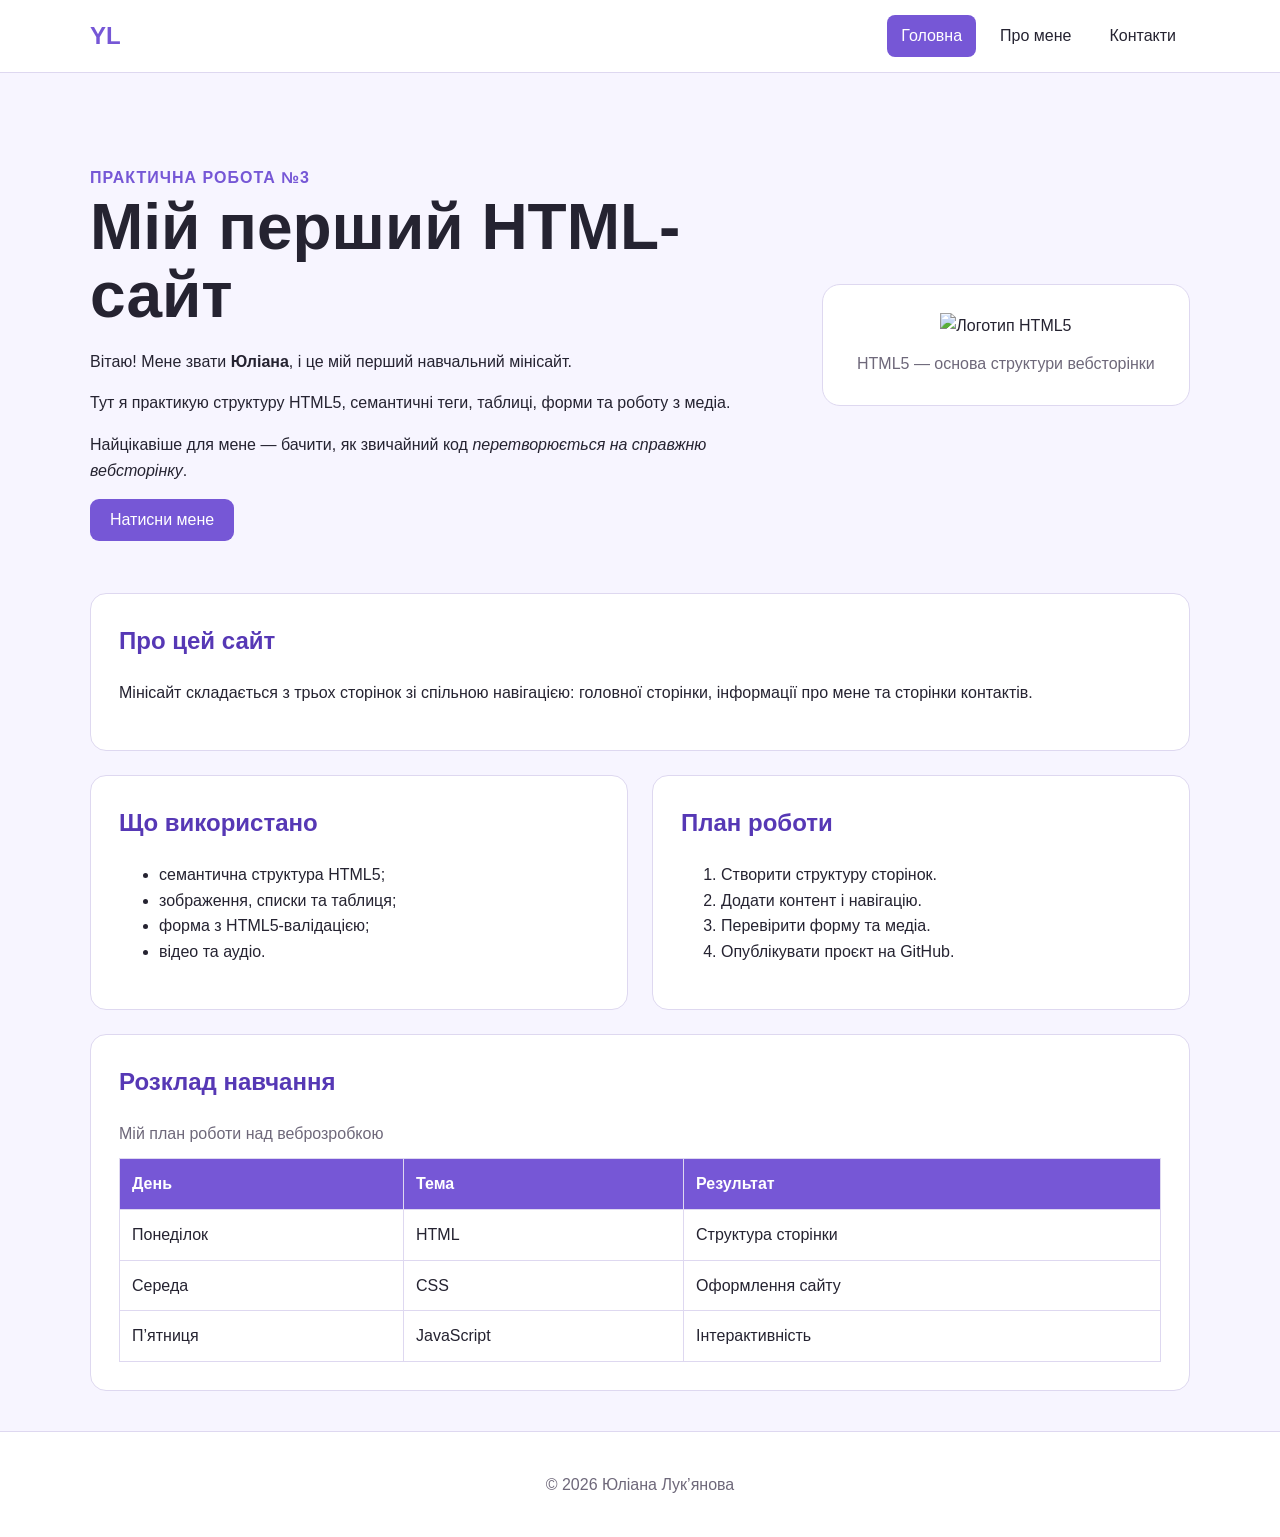
==== index.html @ c9f32d5d "Create main HTML page and styling" ====
<!DOCTYPE html>
<html lang="uk">
<head>
  <meta charset="UTF-8">
  <meta name="viewport" content="width=device-width, initial-scale=1.0">
  <meta
    name="description"
    content="Навчальний мінісайт Юліани Лук’янової про перші кроки у веброзробці."
  >
  <title>Мій перший HTML-сайт</title>

  <link rel="stylesheet" href="style.css">
  <script src="app.js" defer></script>
</head>

<body>
  <header class="site-header">
    <div class="container header-inner">
      <a class="logo" href="index.html">YL</a>

      <nav aria-label="Головна навігація">
        <a class="active" href="index.html">Головна</a>
        <a href="pages/about.html">Про мене</a>
        <a href="pages/contact.html">Контакти</a>
      </nav>
    </div>
  </header>

  <main class="container">
    <section class="hero">
      <div>
        <p class="kicker">Практична робота №3</p>
        <h1>Мій перший HTML-сайт</h1>

        <p>
          Вітаю! Мене звати <strong>Юліана</strong>, і це мій перший
          навчальний мінісайт.
        </p>

        <p>
          Тут я практикую структуру HTML5, семантичні теги, таблиці,
          форми та роботу з медіа.
        </p>

        <p>
          Найцікавіше для мене — бачити, як звичайний код
          <em>перетворюється на справжню вебсторінку</em>.
        </p>

        <button id="demo-button" type="button">Натисни мене</button>
      </div>

      <figure>
        <img
          src="assets/img/html5-logo.svg"
          alt="Логотип HTML5"
          width="240"
          height="240"
        >
        <figcaption>HTML5 — основа структури вебсторінки</figcaption>
      </figure>
    </section>

    <section class="card">
      <h2>Про цей сайт</h2>

      <p>
        Мінісайт складається з трьох сторінок зі спільною навігацією:
        головної сторінки, інформації про мене та сторінки контактів.
      </p>
    </section>

    <section class="grid">
      <article class="card">
        <h2>Що використано</h2>

        <ul>
          <li>семантична структура HTML5;</li>
          <li>зображення, списки та таблиця;</li>
          <li>форма з HTML5-валідацією;</li>
          <li>відео та аудіо.</li>
        </ul>
      </article>

      <article class="card">
        <h2>План роботи</h2>

        <ol>
          <li>Створити структуру сторінок.</li>
          <li>Додати контент і навігацію.</li>
          <li>Перевірити форму та медіа.</li>
          <li>Опублікувати проєкт на GitHub.</li>
        </ol>
      </article>
    </section>

    <section class="card">
      <h2>Розклад навчання</h2>

      <table>
        <caption>Мій план роботи над веброзробкою</caption>

        <thead>
          <tr>
            <th>День</th>
            <th>Тема</th>
            <th>Результат</th>
          </tr>
        </thead>

        <tbody>
          <tr>
            <td>Понеділок</td>
            <td>HTML</td>
            <td>Структура сторінки</td>
          </tr>
          <tr>
            <td>Середа</td>
            <td>CSS</td>
            <td>Оформлення сайту</td>
          </tr>
          <tr>
            <td>П’ятниця</td>
            <td>JavaScript</td>
            <td>Інтерактивність</td>
          </tr>
        </tbody>
      </table>
    </section>
  </main>

  <footer>
    <p>&copy; 2026 Юліана Лук’янова</p>
  </footer>
</body>
</html>
---- style.css ----
* {
  box-sizing: border-box;
}

:root {
  --background: #f7f5ff;
  --surface: #ffffff;
  --text: #252331;
  --muted: #6e687a;
  --accent: #7657d6;
  --accent-dark: #5638b5;
  --border: #ded8f0;
}

body {
  margin: 0;
  font-family: Arial, sans-serif;
  line-height: 1.6;
  color: var(--text);
  background: var(--background);
}

.container {
  width: min(1100px, calc(100% - 32px));
  margin: 0 auto;
}

.site-header {
  background: var(--surface);
  border-bottom: 1px solid var(--border);
}

.header-inner {
  min-height: 72px;
  display: flex;
  align-items: center;
  justify-content: space-between;
  gap: 24px;
}

.logo {
  font-size: 24px;
  font-weight: 700;
  color: var(--accent);
  text-decoration: none;
}

nav {
  display: flex;
  gap: 10px;
  flex-wrap: wrap;
}

nav a {
  padding: 8px 14px;
  color: var(--text);
  text-decoration: none;
  border-radius: 8px;
}

nav a:hover,
nav a.active {
  color: #ffffff;
  background: var(--accent);
}

.hero {
  min-height: 520px;
  display: grid;
  grid-template-columns: 1.3fr 0.7fr;
  align-items: center;
  gap: 48px;
  padding: 64px 0 40px;
}

.kicker {
  margin-bottom: 4px;
  color: var(--accent);
  font-weight: 700;
  text-transform: uppercase;
  letter-spacing: 1px;
}

h1 {
  margin: 0 0 20px;
  font-size: clamp(38px, 6vw, 64px);
  line-height: 1.05;
}

h2 {
  margin-top: 0;
  color: var(--accent-dark);
}

button {
  padding: 12px 20px;
  border: 0;
  border-radius: 9px;
  color: #ffffff;
  background: var(--accent);
  font-size: 16px;
  cursor: pointer;
}

button:hover {
  background: var(--accent-dark);
}

figure {
  margin: 0;
  padding: 28px;
  text-align: center;
  background: var(--surface);
  border: 1px solid var(--border);
  border-radius: 18px;
}

figure img {
  max-width: 100%;
  height: auto;
}

figcaption {
  margin-top: 12px;
  color: var(--muted);
}

.card {
  margin-bottom: 24px;
  padding: 28px;
  background: var(--surface);
  border: 1px solid var(--border);
  border-radius: 16px;
}

.grid {
  display: grid;
  grid-template-columns: 1fr 1fr;
  gap: 24px;
}

table {
  width: 100%;
  border-collapse: collapse;
}

caption {
  margin-bottom: 12px;
  color: var(--muted);
  text-align: left;
}

th,
td {
  padding: 12px;
  text-align: left;
  border: 1px solid var(--border);
}

th {
  color: #ffffff;
  background: var(--accent);
}

form {
  max-width: 720px;
}

.form-group {
  margin-bottom: 18px;
}

label,
legend {
  display: block;
  margin-bottom: 6px;
  font-weight: 700;
}

input,
select,
textarea {
  width: 100%;
  padding: 11px;
  border: 1px solid var(--border);
  border-radius: 8px;
  font: inherit;
}

input[type="radio"],
input[type="checkbox"] {
  width: auto;
}

.option {
  display: inline-flex;
  align-items: center;
  gap: 6px;
  margin-right: 18px;
  font-weight: 400;
}

fieldset {
  margin-bottom: 18px;
  padding: 16px;
  border: 1px solid var(--border);
  border-radius: 8px;
}

video,
audio {
  display: block;
  max-width: 100%;
  margin-top: 12px;
}

footer {
  margin-top: 40px;
  padding: 24px;
  text-align: center;
  color: var(--muted);
  background: var(--surface);
  border-top: 1px solid var(--border);
}

@media (max-width: 720px) {
  .header-inner,
  .hero {
    display: flex;
    flex-direction: column;
    align-items: stretch;
  }

  .header-inner {
    padding: 16px 0;
  }

  .hero {
    min-height: auto;
    padding-top: 40px;
  }

  .grid {
    grid-template-columns: 1fr;
  }
}
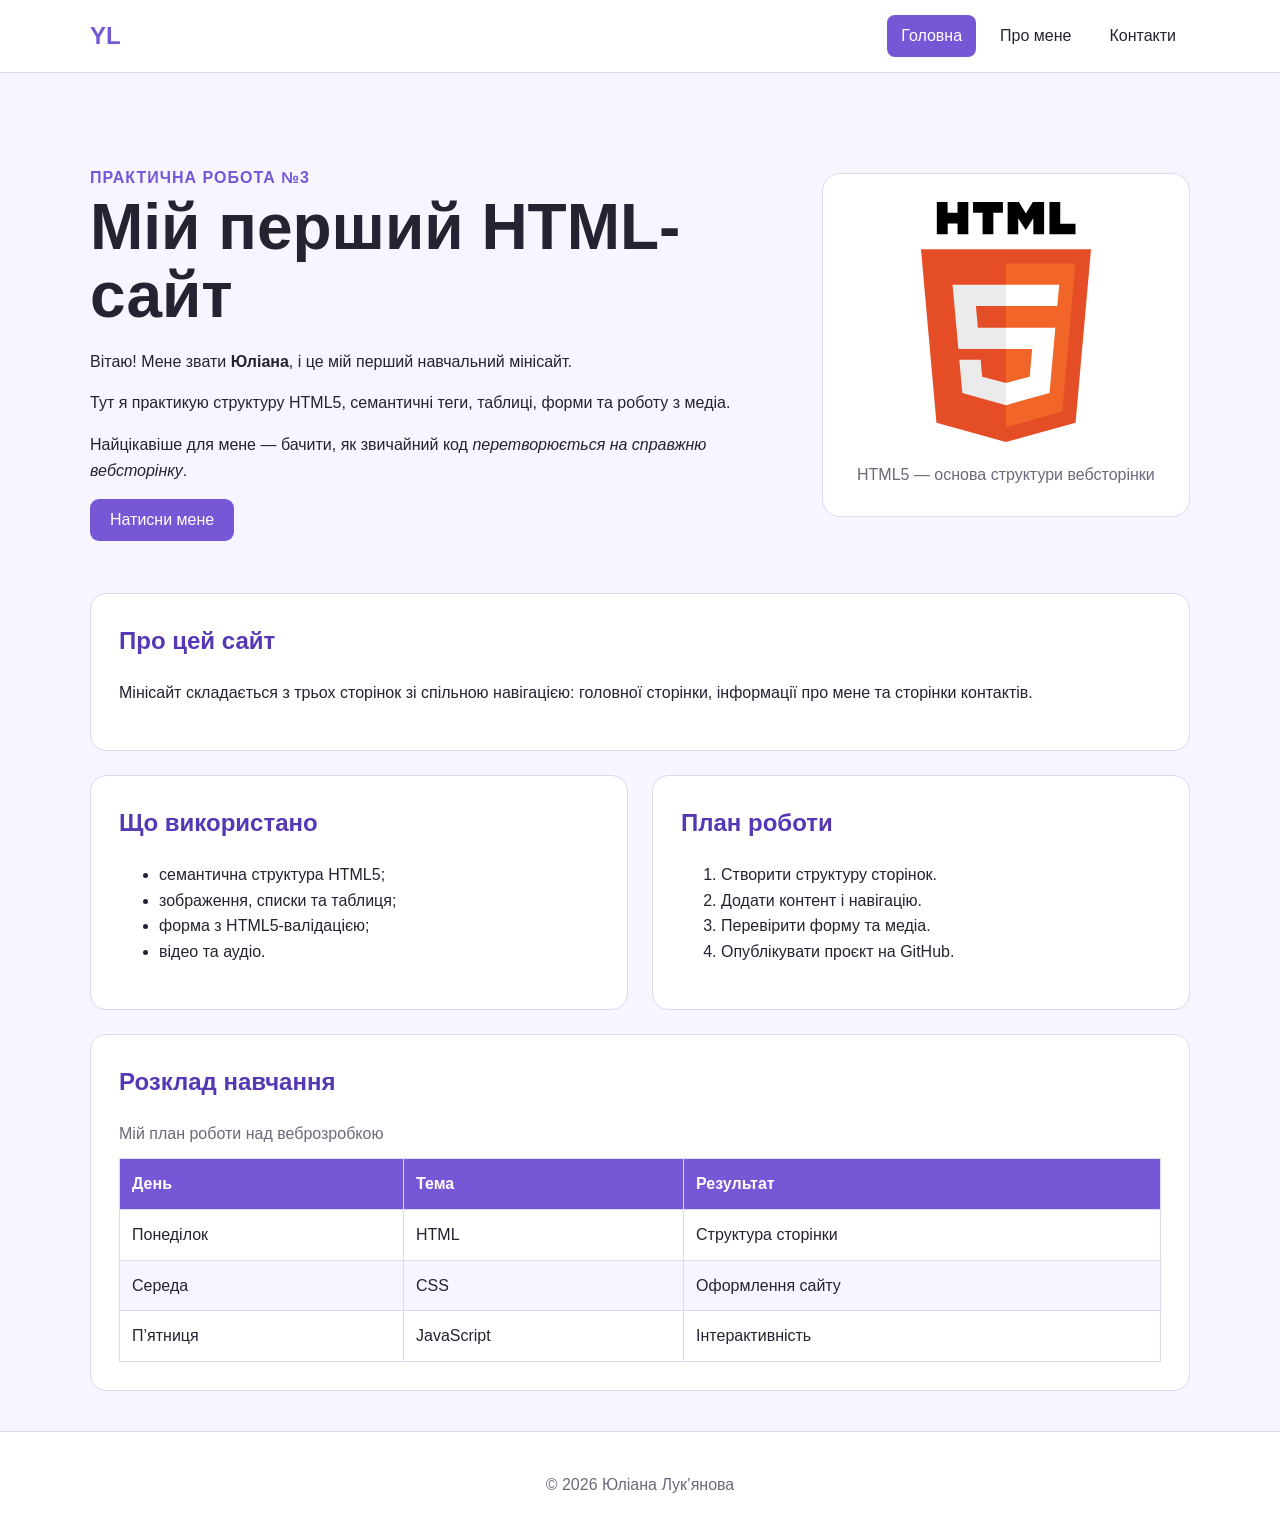
==== commit 19f36971: "Complete CSS practical work 5-6" ====
--- a/index.html
+++ b/index.html
@@ -9,8 +9,9 @@
   >
   <title>Мій перший HTML-сайт</title>
 
-  <link rel="stylesheet" href="style.css">
-  <script src="app.js" defer></script>
+  <link rel="stylesheet" href="./styles/style.css">
+  <link rel="stylesheet" href="./styles/responsive.css">
+  <script src="./scripts/app.js" defer></script>
 </head>
 
 <body>
--- a/styles/style.css
+++ b/styles/style.css
@@ -0,0 +1,259 @@
+* {
+  box-sizing: border-box;
+}
+
+:root {
+  --background: #f7f5ff;
+  --surface: #ffffff;
+  --text: #252331;
+  --muted: #6e687a;
+  --accent: #7657d6;
+  --accent-dark: #5638b5;
+  --border: #ded8f0;
+}
+
+body {
+  margin: 0;
+  font-family: Arial, sans-serif;
+  line-height: 1.6;
+  color: var(--text);
+  background: var(--background);
+}
+
+.container {
+  width: min(1100px, calc(100% - 32px));
+  margin: 0 auto;
+}
+
+.site-header {
+  background: var(--surface);
+  border-bottom: 1px solid var(--border);
+}
+
+.header-inner {
+  min-height: 72px;
+  display: flex;
+  align-items: center;
+  justify-content: space-between;
+  gap: 24px;
+}
+
+.logo {
+  font-size: 24px;
+  font-weight: 700;
+  color: var(--accent);
+  text-decoration: none;
+}
+
+nav {
+  display: flex;
+  gap: 10px;
+  flex-wrap: wrap;
+}
+
+nav a {
+  padding: 8px 14px;
+  color: var(--text);
+  text-decoration: none;
+  border-radius: 8px;
+}
+
+nav a:hover,
+nav a.active {
+  color: #ffffff;
+  background: var(--accent);
+}
+
+.hero {
+  min-height: 520px;
+  display: grid;
+  grid-template-columns: 1.3fr 0.7fr;
+  align-items: center;
+  gap: 48px;
+  padding: 64px 0 40px;
+}
+
+.kicker {
+  margin-bottom: 4px;
+  color: var(--accent);
+  font-weight: 700;
+  text-transform: uppercase;
+  letter-spacing: 1px;
+}
+
+h1 {
+  margin: 0 0 20px;
+  font-size: clamp(38px, 6vw, 64px);
+  line-height: 1.05;
+}
+
+h2 {
+  margin-top: 0;
+  color: var(--accent-dark);
+}
+
+button {
+  padding: 12px 20px;
+  border: 0;
+  border-radius: 9px;
+  color: #ffffff;
+  background: var(--accent);
+  font-size: 16px;
+  cursor: pointer;
+}
+
+button:hover {
+  background: var(--accent-dark);
+}
+
+figure {
+  margin: 0;
+  padding: 28px;
+  text-align: center;
+  background: var(--surface);
+  border: 1px solid var(--border);
+  border-radius: 18px;
+}
+
+figure img {
+  max-width: 100%;
+  height: auto;
+}
+
+figcaption {
+  margin-top: 12px;
+  color: var(--muted);
+}
+
+.card {
+  margin-bottom: 24px;
+  padding: 28px;
+  background: var(--surface);
+  border: 1px solid var(--border);
+  border-radius: 16px;
+}
+
+.grid {
+  display: grid;
+  grid-template-columns: 1fr 1fr;
+  gap: 24px;
+}
+
+table {
+  width: 100%;
+  border-collapse: collapse;
+}
+
+caption {
+  margin-bottom: 12px;
+  color: var(--muted);
+  text-align: left;
+}
+
+th,
+td {
+  padding: 12px;
+  text-align: left;
+  border: 1px solid var(--border);
+}
+
+th {
+  color: #ffffff;
+  background: var(--accent);
+}
+
+form {
+  max-width: 720px;
+}
+
+.form-group {
+  margin-bottom: 18px;
+}
+
+label,
+legend {
+  display: block;
+  margin-bottom: 6px;
+  font-weight: 700;
+}
+
+input,
+select,
+textarea {
+  width: 100%;
+  padding: 11px;
+  border: 1px solid var(--border);
+  border-radius: 8px;
+  font: inherit;
+}
+
+input[type="radio"],
+input[type="checkbox"] {
+  width: auto;
+}
+
+.option {
+  display: inline-flex;
+  align-items: center;
+  gap: 6px;
+  margin-right: 18px;
+  font-weight: 400;
+}
+
+fieldset {
+  margin-bottom: 18px;
+  padding: 16px;
+  border: 1px solid var(--border);
+  border-radius: 8px;
+}
+
+video,
+audio {
+  display: block;
+  max-width: 100%;
+  margin-top: 12px;
+}
+
+footer {
+  margin-top: 40px;
+  padding: 24px;
+  text-align: center;
+  color: var(--muted);
+  background: var(--surface);
+  border-top: 1px solid var(--border);
+}
+
+/* Стани взаємодії */
+nav a,
+button,
+.card {
+  transition: 0.3s ease;
+}
+
+input:focus,
+select:focus,
+textarea:focus {
+  outline: none;
+  border-color: var(--accent);
+  box-shadow: 0 0 0 3px rgba(118, 87, 214, 0.2);
+}
+
+/* Оформлення таблиці */
+tbody tr:nth-child(even) {
+  background: var(--background);
+}
+
+/* Мультимедійні елементи */
+video {
+  width: 100%;
+}
+
+.media-flex {
+  display: flex;
+  gap: 24px;
+  align-items: stretch;
+}
+
+.media-flex .card {
+  flex: 1;
+}
--- a/styles/responsive.css
+++ b/styles/responsive.css
@@ -0,0 +1,37 @@
+@media (max-width: 768px) {
+  .header-inner,
+  .hero {
+    display: flex;
+    flex-direction: column;
+    align-items: stretch;
+  }
+
+  .header-inner {
+    padding: 16px 0;
+  }
+
+  .hero {
+    min-height: auto;
+    padding-top: 40px;
+  }
+
+  .grid {
+    grid-template-columns: 1fr;
+  }
+  nav {
+    flex-direction: column;
+  }
+
+  .card {
+    padding: 20px;
+  }
+
+  table {
+    display: block;
+    overflow-x: auto;
+    white-space: nowrap;
+  }
+  .media-flex {
+    flex-direction: column;
+  }
+}
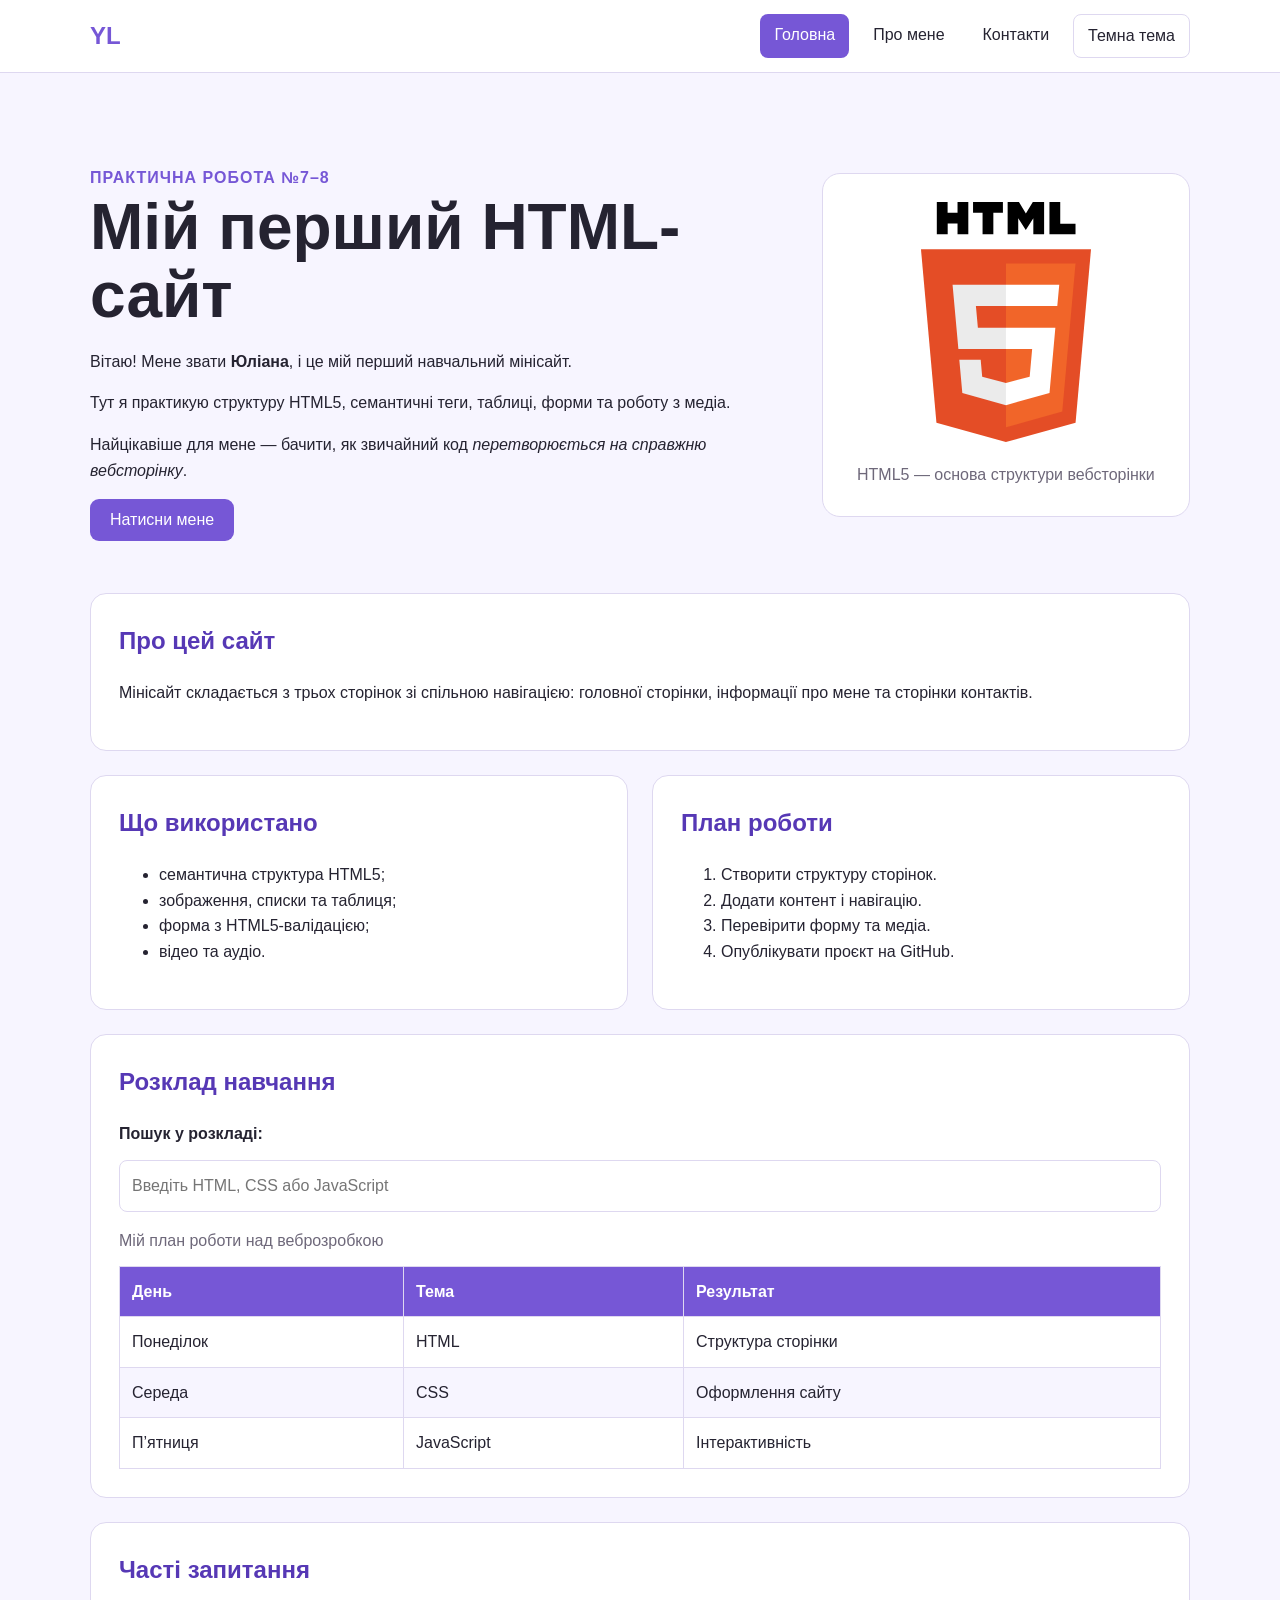
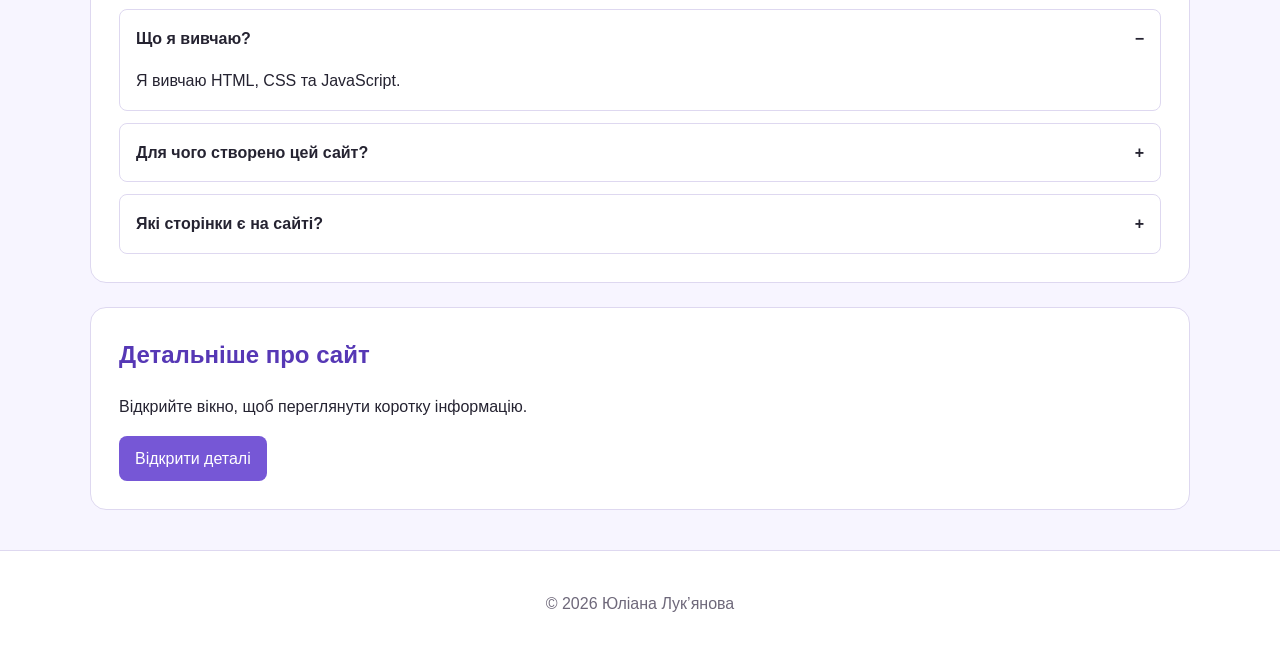
==== commit 26235ddb: "Complete JavaScript practical work 7-8" ====
--- a/index.html
+++ b/index.html
@@ -11,7 +11,6 @@
 
   <link rel="stylesheet" href="./styles/style.css">
   <link rel="stylesheet" href="./styles/responsive.css">
-  <script src="./scripts/app.js" defer></script>
 </head>
 
 <body>
@@ -19,10 +18,20 @@
     <div class="container header-inner">
       <a class="logo" href="index.html">YL</a>
 
-      <nav aria-label="Головна навігація">
-        <a class="active" href="index.html">Головна</a>
+      <button
+        class="menu-toggle"
+        type="button"
+        aria-expanded="false"
+        aria-controls="main-nav"
+      >
+      Меню
+      </button>
+
+      <nav id="main-nav" aria-label="Головна навігація">
+        <a href="index.html">Головна</a>
         <a href="pages/about.html">Про мене</a>
         <a href="pages/contact.html">Контакти</a>
+        <button class="theme-toggle" type="button">Темна тема</button>
       </nav>
     </div>
   </header>
@@ -30,7 +39,7 @@
   <main class="container">
     <section class="hero">
       <div>
-        <p class="kicker">Практична робота №3</p>
+        <p class="kicker">Практична робота №7–8</p>
         <h1>Мій перший HTML-сайт</h1>
 
         <p>
@@ -97,8 +106,15 @@
 
     <section class="card">
       <h2>Розклад навчання</h2>
-
+      <label for="schedule-search">Пошук у розкладі:</label>
+       <input
+          class="filter-search"
+          type="search"
+          id="schedule-search"
+          placeholder="Введіть HTML, CSS або JavaScript"
+        >
       <table>
+        
         <caption>Мій план роботи над веброзробкою</caption>
 
         <thead>
@@ -128,10 +144,76 @@
         </tbody>
       </table>
     </section>
-  </main>
+      <section class="card">
+    <h2>Часті запитання</h2>
+
+    <div class="accordion">
+      <div class="accordion-item">
+        <button class="accordion-button" type="button" aria-expanded="true">
+          Що я вивчаю?
+        </button>
+        <div class="accordion-content">
+          <p>Я вивчаю HTML, CSS та JavaScript.</p>
+        </div>
+      </div>
+
+      <div class="accordion-item">
+        <button class="accordion-button" type="button" aria-expanded="false">
+          Для чого створено цей сайт?
+        </button>
+        <div class="accordion-content" hidden>
+          <p>Сайт створено для практичного вивчення веброзробки.</p>
+        </div>
+      </div>
+
+      <div class="accordion-item">
+        <button class="accordion-button" type="button" aria-expanded="false">
+          Які сторінки є на сайті?
+        </button>
+        <div class="accordion-content" hidden>
+          <p>На сайті є головна сторінка, сторінка про мене та контакти.</p>
+        </div>
+      </div>
+    </div>
+  </section>
+  <section class="card">
+  <h2>Детальніше про сайт</h2>
+  <p>Відкрийте вікно, щоб переглянути коротку інформацію.</p>
+  <button class="open-modal" type="button">Відкрити деталі</button>
+</section>
+
+<div class="modal" id="site-modal" hidden>
+  <div class="modal-overlay" data-modal-close></div>
+
+  <div
+    class="modal-dialog"
+    role="dialog"
+    aria-modal="true"
+    aria-labelledby="modal-title"
+  >
+    <button
+      class="modal-close"
+      type="button"
+      data-modal-close
+      aria-label="Закрити"
+    >
+      ×
+    </button>
+
+    <h2 id="modal-title">Про мінісайт</h2>
+    <p>
+      Це навчальний багатосторінковий сайт з HTML, CSS та JavaScript.
+    </p>
+  </div>
+</div>
+</main>
 
   <footer>
-    <p>&copy; 2026 Юліана Лук’янова</p>
-  </footer>
+  <p>&copy; <span class="current-year"></span> Юліана Лук’янова</p>
+</footer>
+
+<button class="back-to-top" type="button" hidden>↑ Вгору</button>
+
+<script src="js/main.js" defer></script>
 </body>
 </html>
--- a/styles/style.css
+++ b/styles/style.css
@@ -12,6 +12,16 @@
   --border: #ded8f0;
 }
 
+body.theme-dark {
+  --background: #17151f;
+  --surface: #242130;
+  --text: #f5f2ff;
+  --muted: #c2bad4;
+  --accent: #9b7df2;
+  --accent-dark: #b8a4ff;
+  --border: #3b3550;
+}
+
 body {
   margin: 0;
   font-family: Arial, sans-serif;
@@ -59,7 +69,7 @@
 }
 
 nav a:hover,
-nav a.active {
+nav a.is-active {
   color: #ffffff;
   background: var(--accent);
 }
@@ -256,4 +266,198 @@
 
 .media-flex .card {
   flex: 1;
+}
+
+.menu-toggle {
+  display: none;
+  padding: 8px 14px;
+  border: 0;
+  border-radius: 8px;
+  color: #ffffff;
+  background: var(--accent);
+  cursor: pointer;
+  font: inherit;
+}
+
+.theme-toggle {
+  padding: 8px 14px;
+  border: 1px solid var(--border);
+  border-radius: 8px;
+  color: var(--text);
+  background: var(--surface);
+  cursor: pointer;
+  font: inherit;
+}
+
+body.theme-dark {
+  --background: #17131f;
+  --surface: #251f31;
+  --text: #f7f5fb;
+  --muted: #c3b9d2;
+  --accent: #9c7cff;
+  --accent-dark: #7d5ce0;
+  --border: #463a59;
+}
+
+.back-to-top {
+  position: fixed;
+  right: 24px;
+  bottom: 24px;
+  z-index: 10;
+  padding: 10px 16px;
+  border: 0;
+  border-radius: 8px;
+  color: #ffffff;
+  background: var(--accent);
+  cursor: pointer;
+  font: inherit;
+}
+
+.back-to-top[hidden] {
+  display: none;
+}
+
+.accordion {
+  display: grid;
+  gap: 12px;
+}
+
+.accordion-item {
+  border: 1px solid var(--border);
+  border-radius: 8px;
+  overflow: hidden;
+}
+
+.accordion-button {
+  width: 100%;
+  padding: 16px;
+  border: 0;
+  color: var(--text);
+  background: var(--surface);
+  cursor: pointer;
+  font: inherit;
+  font-weight: 700;
+  text-align: left;
+}
+
+.accordion-button::after {
+  content: "+";
+  float: right;
+}
+
+.accordion-button[aria-expanded="true"]::after {
+  content: "−";
+}
+
+.accordion-content {
+  padding: 0 16px 16px;
+}
+
+.accordion-content p {
+  margin: 0;
+}
+
+label[for="schedule-search"] {
+  display: block;
+  margin-top: 12px;
+  font-weight: 700;
+}
+
+.filter-search {
+  width: 100%;
+  margin: 8px 0 16px;
+  padding: 12px;
+  border: 1px solid var(--border);
+  border-radius: 8px;
+  color: var(--text);
+  background: var(--surface);
+  font: inherit;
+}
+
+.open-modal {
+  padding: 10px 16px;
+  border: 0;
+  border-radius: 8px;
+  color: #ffffff;
+  background: var(--accent);
+  cursor: pointer;
+  font: inherit;
+}
+
+.modal {
+  position: fixed;
+  inset: 0;
+  z-index: 100;
+  display: grid;
+  place-items: center;
+  padding: 16px;
+}
+
+.modal[hidden] {
+  display: none;
+}
+
+.modal-overlay {
+  position: absolute;
+  inset: 0;
+  background: rgba(0, 0, 0, 0.65);
+}
+
+.modal-dialog {
+  position: relative;
+  z-index: 1;
+  width: min(500px, 100%);
+  padding: 32px;
+  border: 1px solid var(--border);
+  border-radius: 12px;
+  color: var(--text);
+  background: var(--surface);
+}
+
+.modal-close {
+  position: absolute;
+  top: 10px;
+  right: 12px;
+  border: 0;
+  color: var(--text);
+  background: transparent;
+  cursor: pointer;
+  font-size: 28px;
+}
+
+body.modal-open {
+  overflow: hidden;
+}
+
+.field-error {
+  display: block;
+  min-height: 20px;
+  margin-top: 4px;
+  color: #e05252;
+  font-size: 14px;
+}
+
+.character-counter {
+  display: block;
+  margin-top: 4px;
+  color: var(--muted);
+  font-size: 14px;
+  text-align: right;
+}
+
+.is-invalid {
+  border-color: #e05252 !important;
+}
+
+.form-success {
+  margin-top: 20px;
+  padding: 20px;
+  border: 1px solid var(--accent);
+  border-radius: 8px;
+  background: var(--background);
+  white-space: pre-line;
+}
+
+.form-success[hidden] {
+  display: none;
 }
--- a/styles/responsive.css
+++ b/styles/responsive.css
@@ -8,6 +8,7 @@
 
   .header-inner {
     padding: 16px 0;
+    flex-wrap: wrap;
   }
 
   .hero {
@@ -18,8 +19,20 @@
   .grid {
     grid-template-columns: 1fr;
   }
+    .menu-toggle {
+    display: block;
+    margin-left: auto;
+  }
+
   nav {
+    display: none;
+    flex-basis: 100%;
     flex-direction: column;
+    padding-top: 12px;
+  }
+
+  nav.is-open {
+    display: flex;
   }
 
   .card {
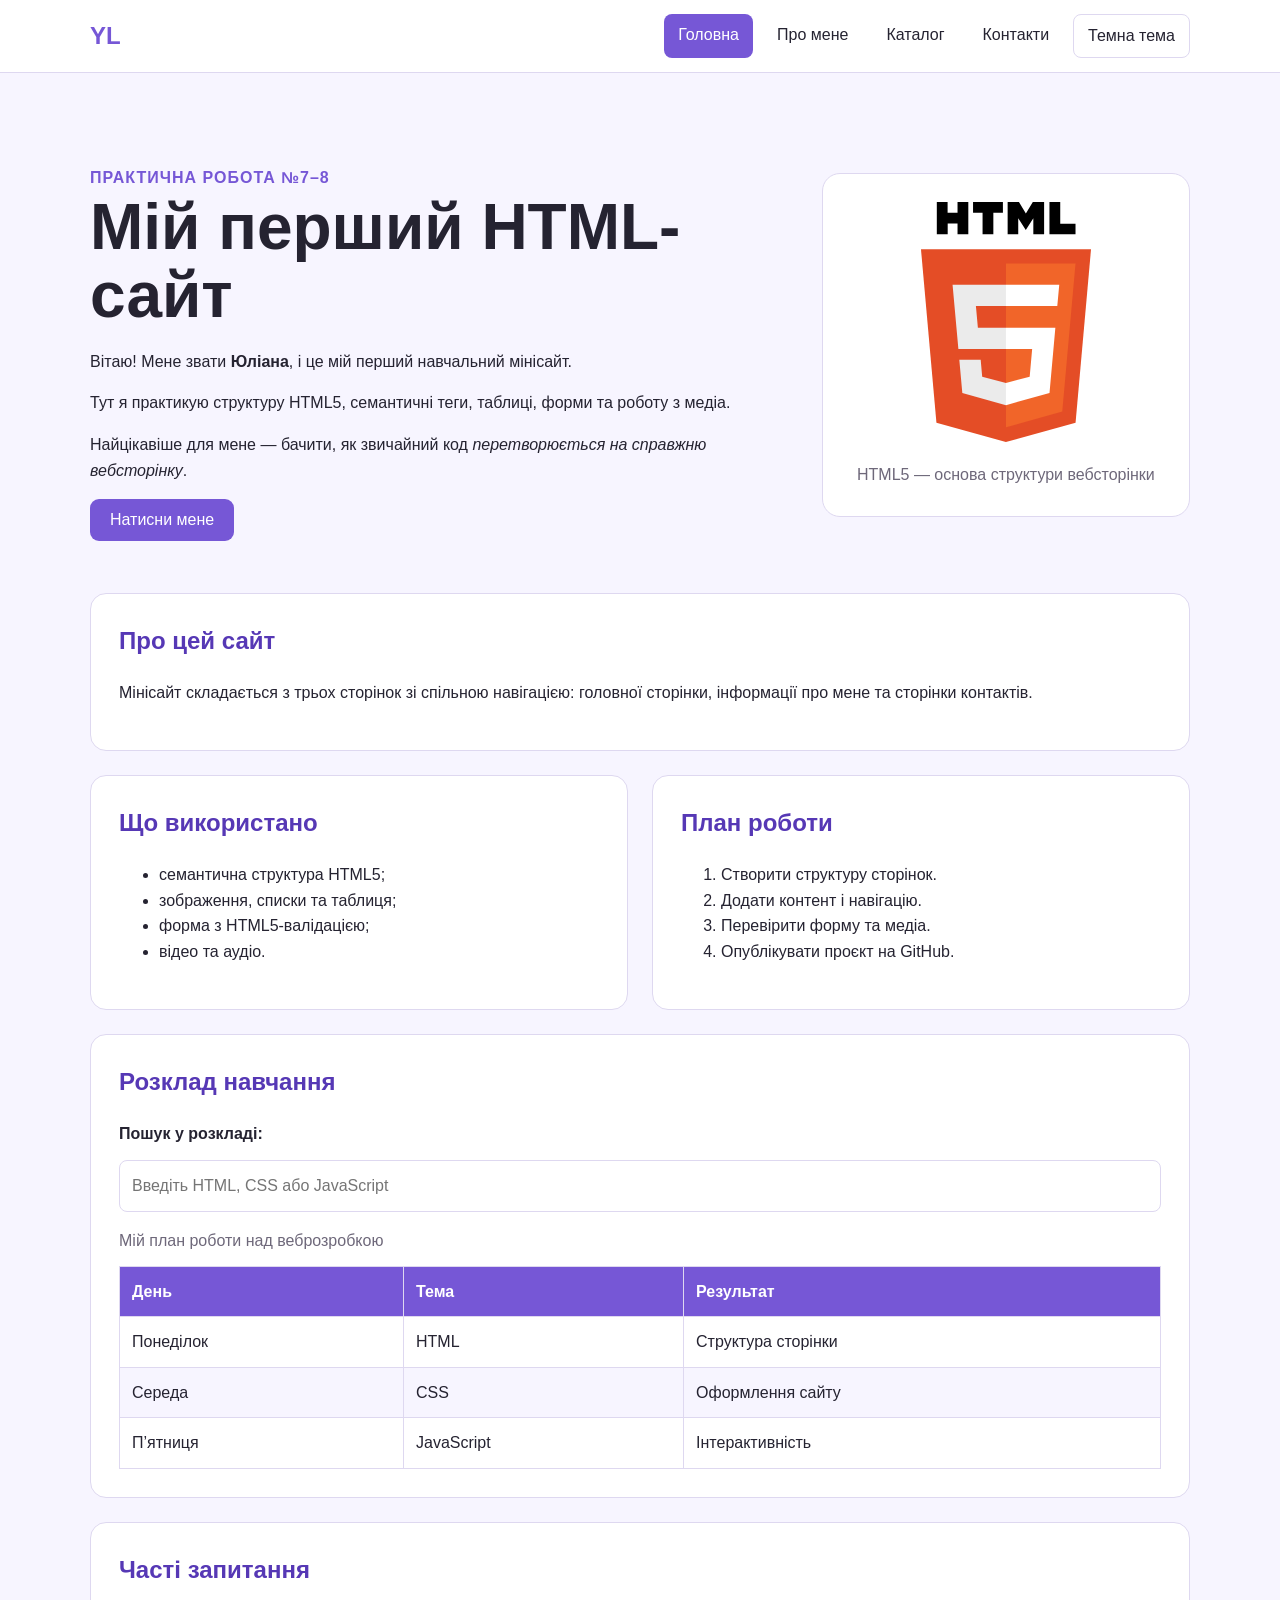
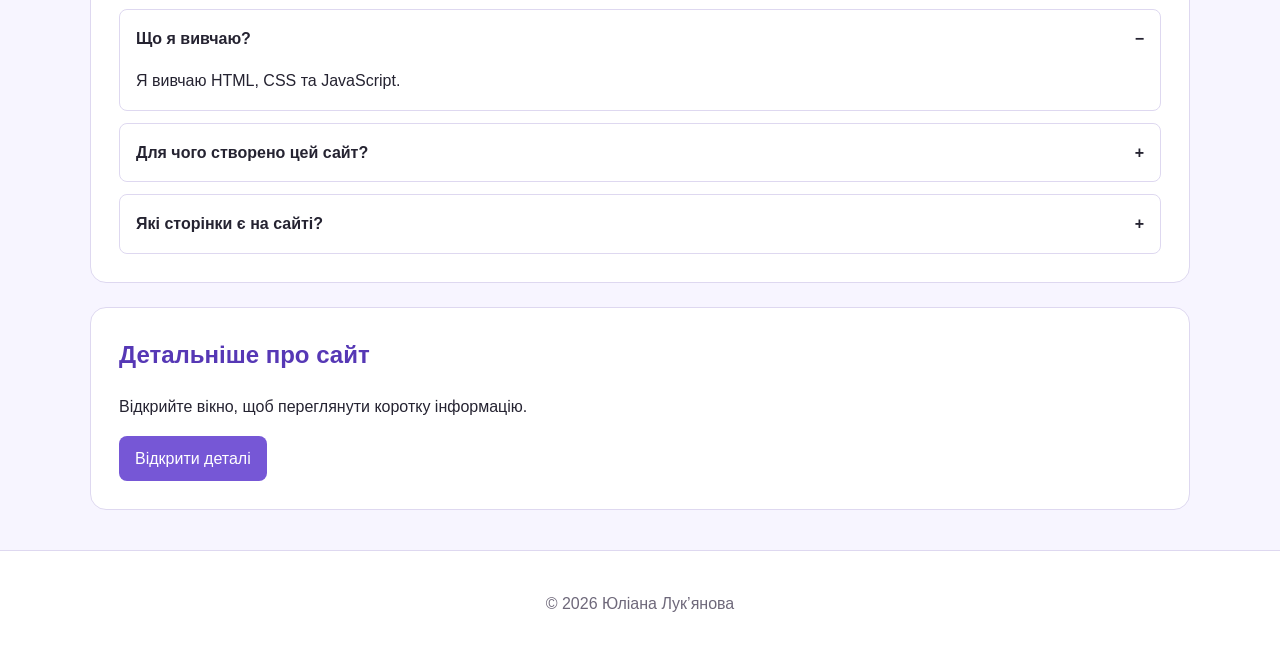
==== commit d04e09cd: "Complete JavaScript practical work 9-10" ====
--- a/index.html
+++ b/index.html
@@ -30,6 +30,7 @@
       <nav id="main-nav" aria-label="Головна навігація">
         <a href="index.html">Головна</a>
         <a href="pages/about.html">Про мене</a>
+        <a href="pages/catalog.html">Каталог</a>
         <a href="pages/contact.html">Контакти</a>
         <button class="theme-toggle" type="button">Темна тема</button>
       </nav>
--- a/styles/style.css
+++ b/styles/style.css
@@ -460,4 +460,164 @@
 
 .form-success[hidden] {
   display: none;
+}
+
+/* Каталог курсів */
+
+.catalog-section {
+  padding: 48px 0;
+}
+
+.catalog-section > p {
+  color: var(--muted);
+}
+
+.catalog-controls {
+  display: grid;
+  grid-template-columns: 2fr 1fr 1fr;
+  gap: 16px;
+  margin: 32px 0;
+}
+
+.catalog-controls input,
+.catalog-controls select {
+  width: 100%;
+  padding: 12px 14px;
+  border: 1px solid var(--border);
+  border-radius: 8px;
+  background: var(--background);
+  color: var(--text);
+  font: inherit;
+}
+
+.catalog-grid {
+  display: grid;
+  grid-template-columns: repeat(3, 1fr);
+  gap: 20px;
+}
+
+.catalog-card {
+  display: flex;
+  flex-direction: column;
+  padding: 24px;
+  border: 1px solid var(--border);
+  border-radius: 12px;
+  background: var(--background);
+  box-shadow: var(--shadow);
+}
+
+.catalog-card-icon {
+  margin-bottom: 12px;
+  font-size: 42px;
+}
+
+.catalog-category {
+  margin: 0 0 8px;
+  color: var(--accent);
+  font-size: 14px;
+  font-weight: 700;
+  text-transform: uppercase;
+}
+
+.catalog-card h2 {
+  margin: 0 0 12px;
+}
+
+.catalog-card > p {
+  color: var(--muted);
+}
+
+.catalog-meta {
+  margin: 16px 0;
+  padding-left: 20px;
+}
+
+.catalog-actions {
+  display: flex;
+  flex-wrap: wrap;
+  gap: 10px;
+  margin-top: auto;
+}
+
+.favorite-button.is-favorite {
+  background: var(--accent);
+  color: white;
+}
+
+.catalog-state {
+  padding: 24px;
+  text-align: center;
+}
+
+#load-more {
+  display: block;
+  margin: 28px auto 0;
+}
+
+#load-more[hidden],
+.catalog-state[hidden],
+#details-modal[hidden] {
+  display: none;
+}
+
+.details-icon {
+  margin-bottom: 12px;
+  font-size: 52px;
+}
+
+/* Модальне вікно каталогу */
+
+#details-modal {
+  position: fixed;
+  inset: 0;
+  z-index: 1000;
+  display: flex;
+  align-items: center;
+  justify-content: center;
+  padding: 20px;
+  background: rgba(20, 18, 35, 0.75);
+  backdrop-filter: blur(4px);
+}
+
+#details-modal[hidden] {
+  display: none;
+}
+
+#details-modal .modal-content {
+  position: relative;
+  width: min(520px, 100%);
+  max-height: 90vh;
+  overflow-y: auto;
+  padding: 36px;
+  border: 1px solid var(--border);
+  border-radius: 16px;
+  background: var(--background);
+  color: var(--text);
+  box-shadow: 0 20px 60px rgba(0, 0, 0, 0.35);
+}
+
+#details-modal .modal-close {
+  position: absolute;
+  top: 12px;
+  right: 12px;
+  display: grid;
+  place-items: center;
+  width: 40px;
+  height: 40px;
+  padding: 0;
+  border-radius: 50%;
+  font-size: 26px;
+  line-height: 1;
+}
+
+#details-content h2 {
+  margin: 8px 0 16px;
+}
+
+#details-content p {
+  margin: 10px 0;
+}
+
+#details-content .details-icon {
+  font-size: 56px;
 }
--- a/styles/responsive.css
+++ b/styles/responsive.css
@@ -47,4 +47,20 @@
   .media-flex {
     flex-direction: column;
   }
+
+    .catalog-controls {
+    grid-template-columns: 1fr;
+  }
+
+  .catalog-grid {
+    grid-template-columns: 1fr;
+  }
+
+  .catalog-actions {
+    flex-direction: column;
+  }
+
+  .catalog-actions button {
+    width: 100%;
+  }
 }
